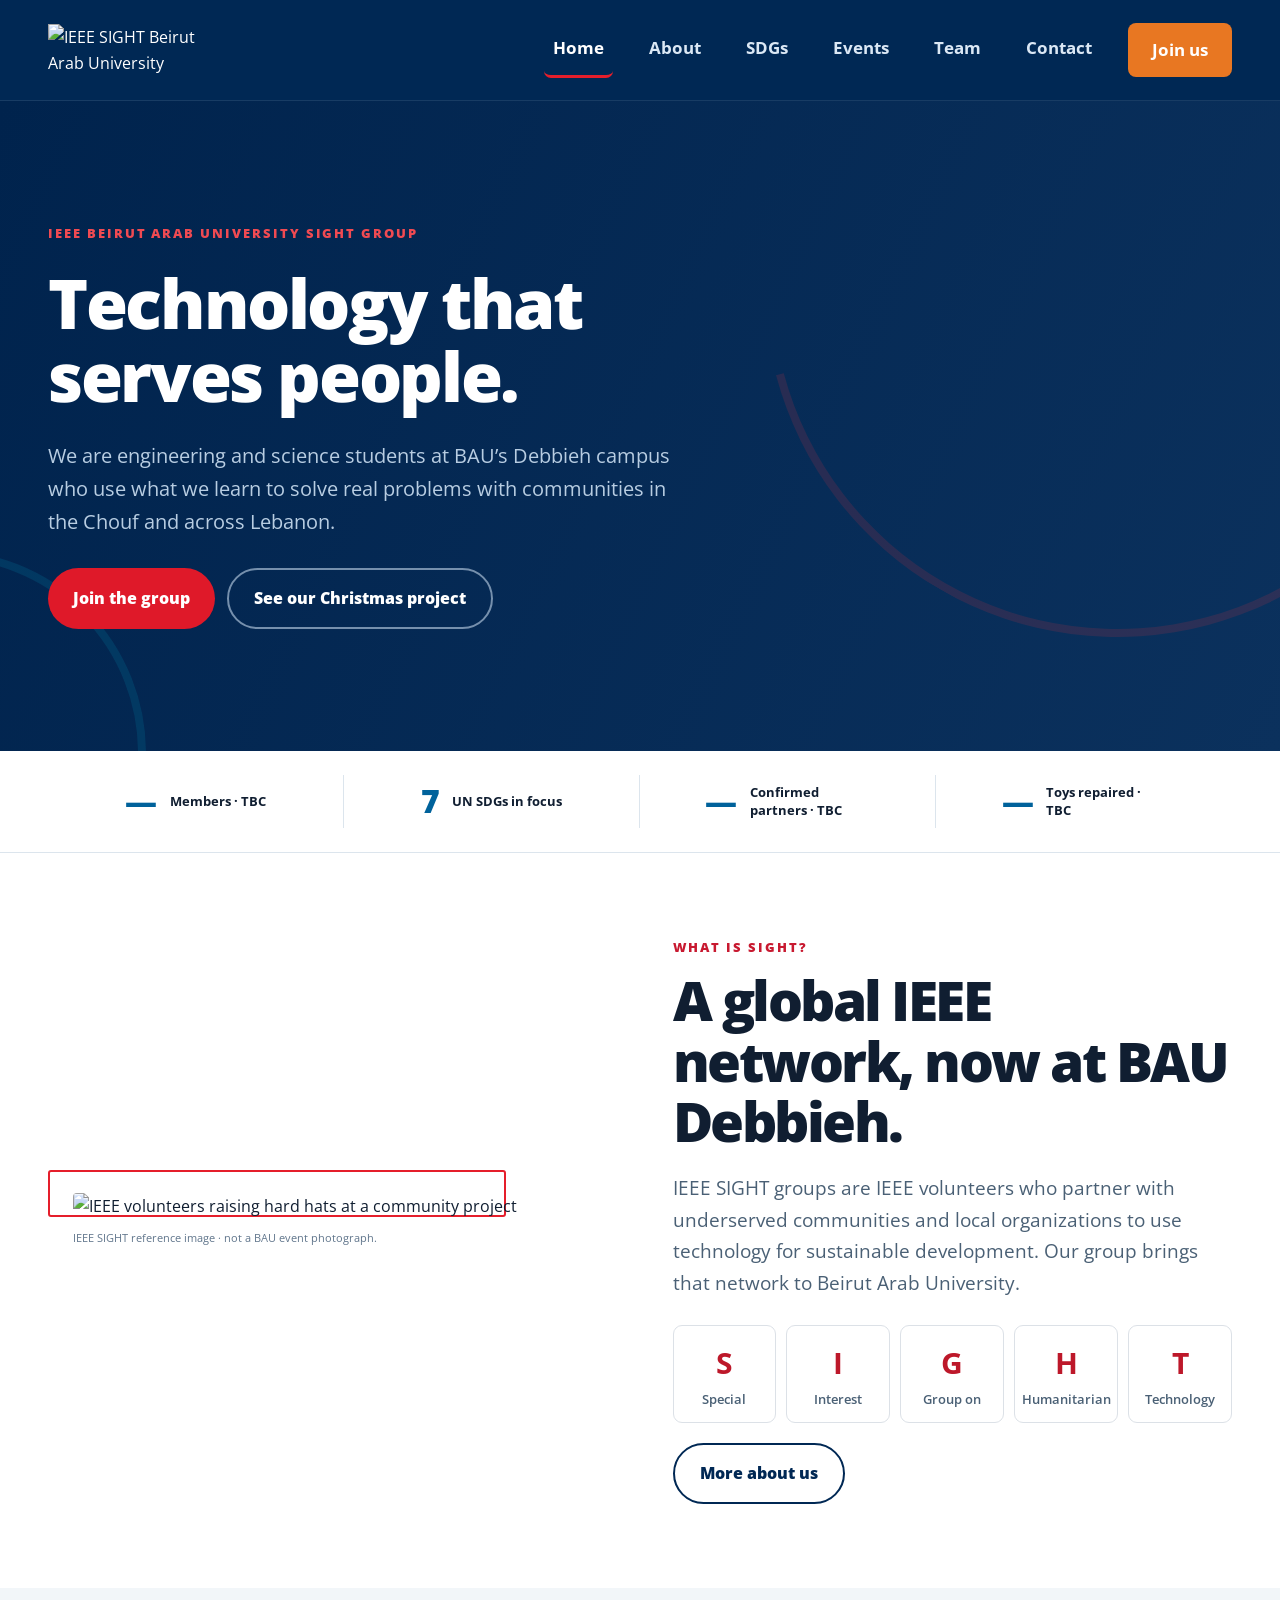
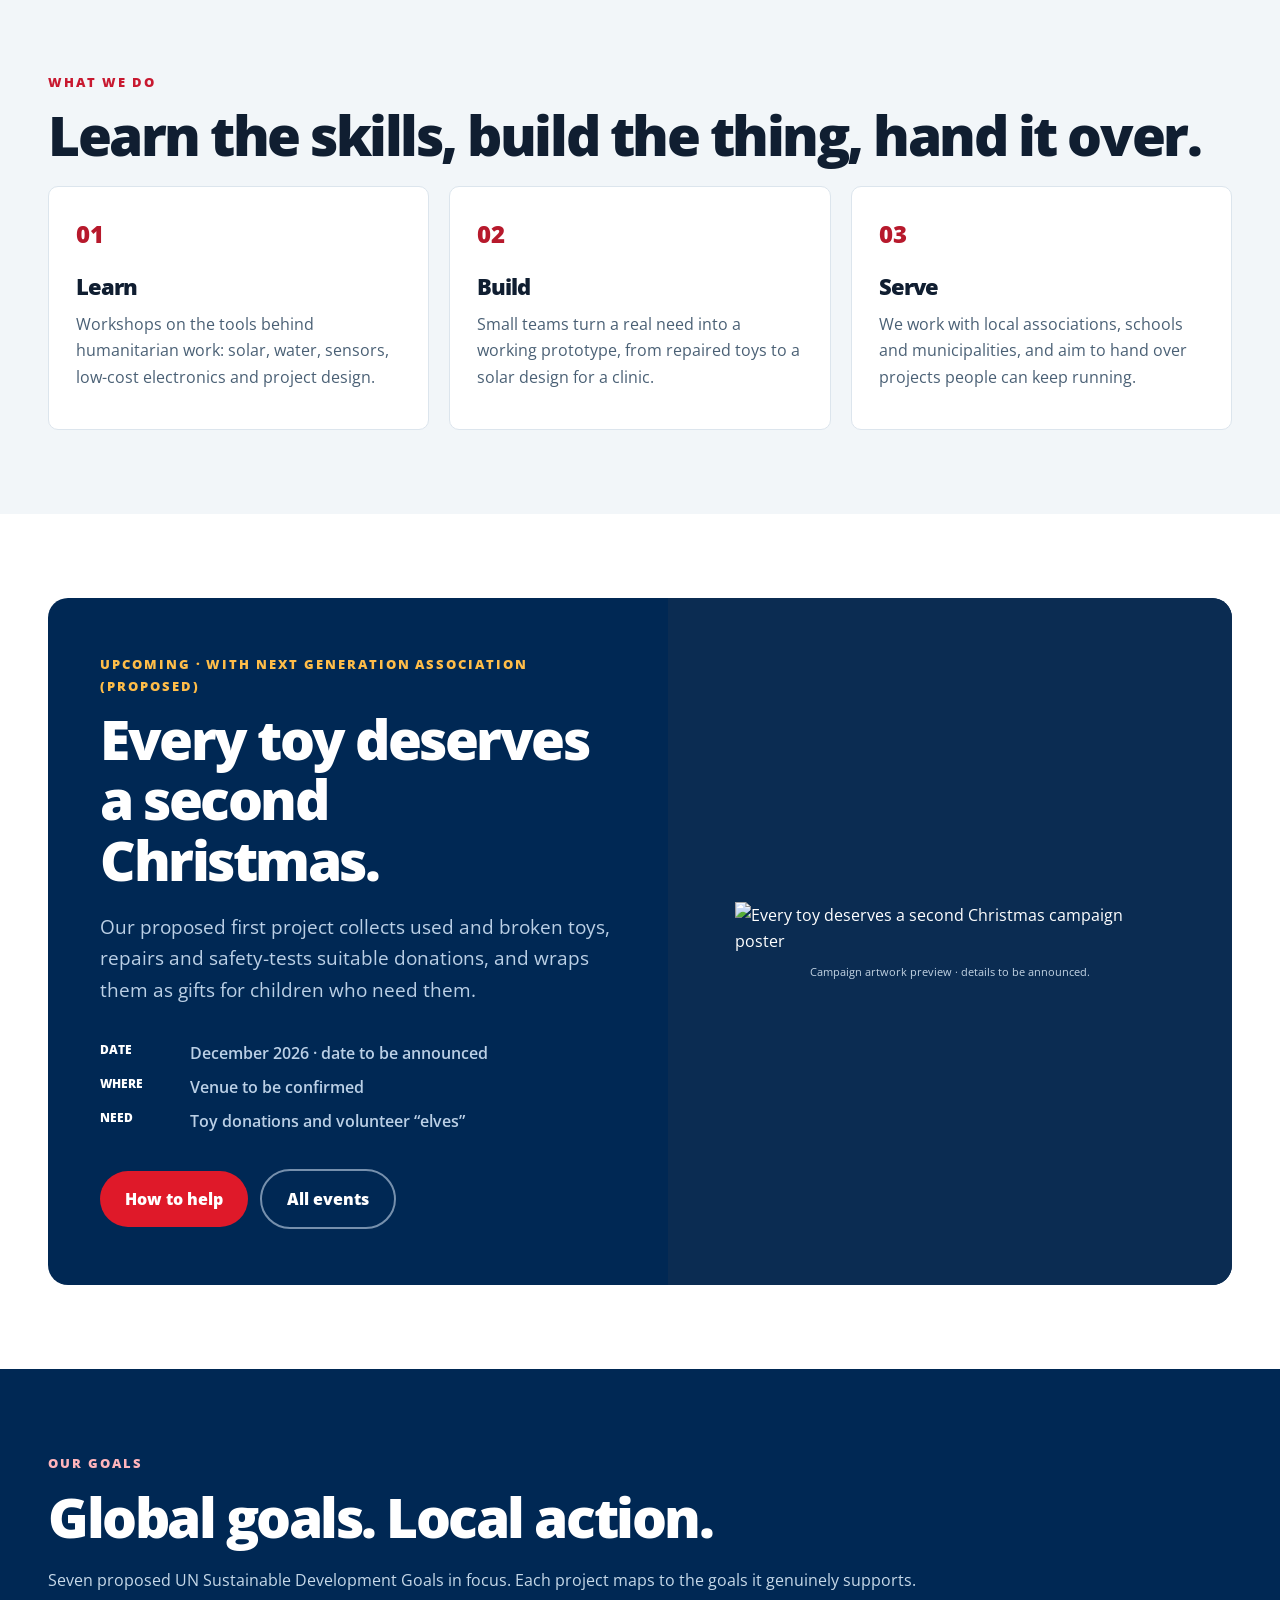
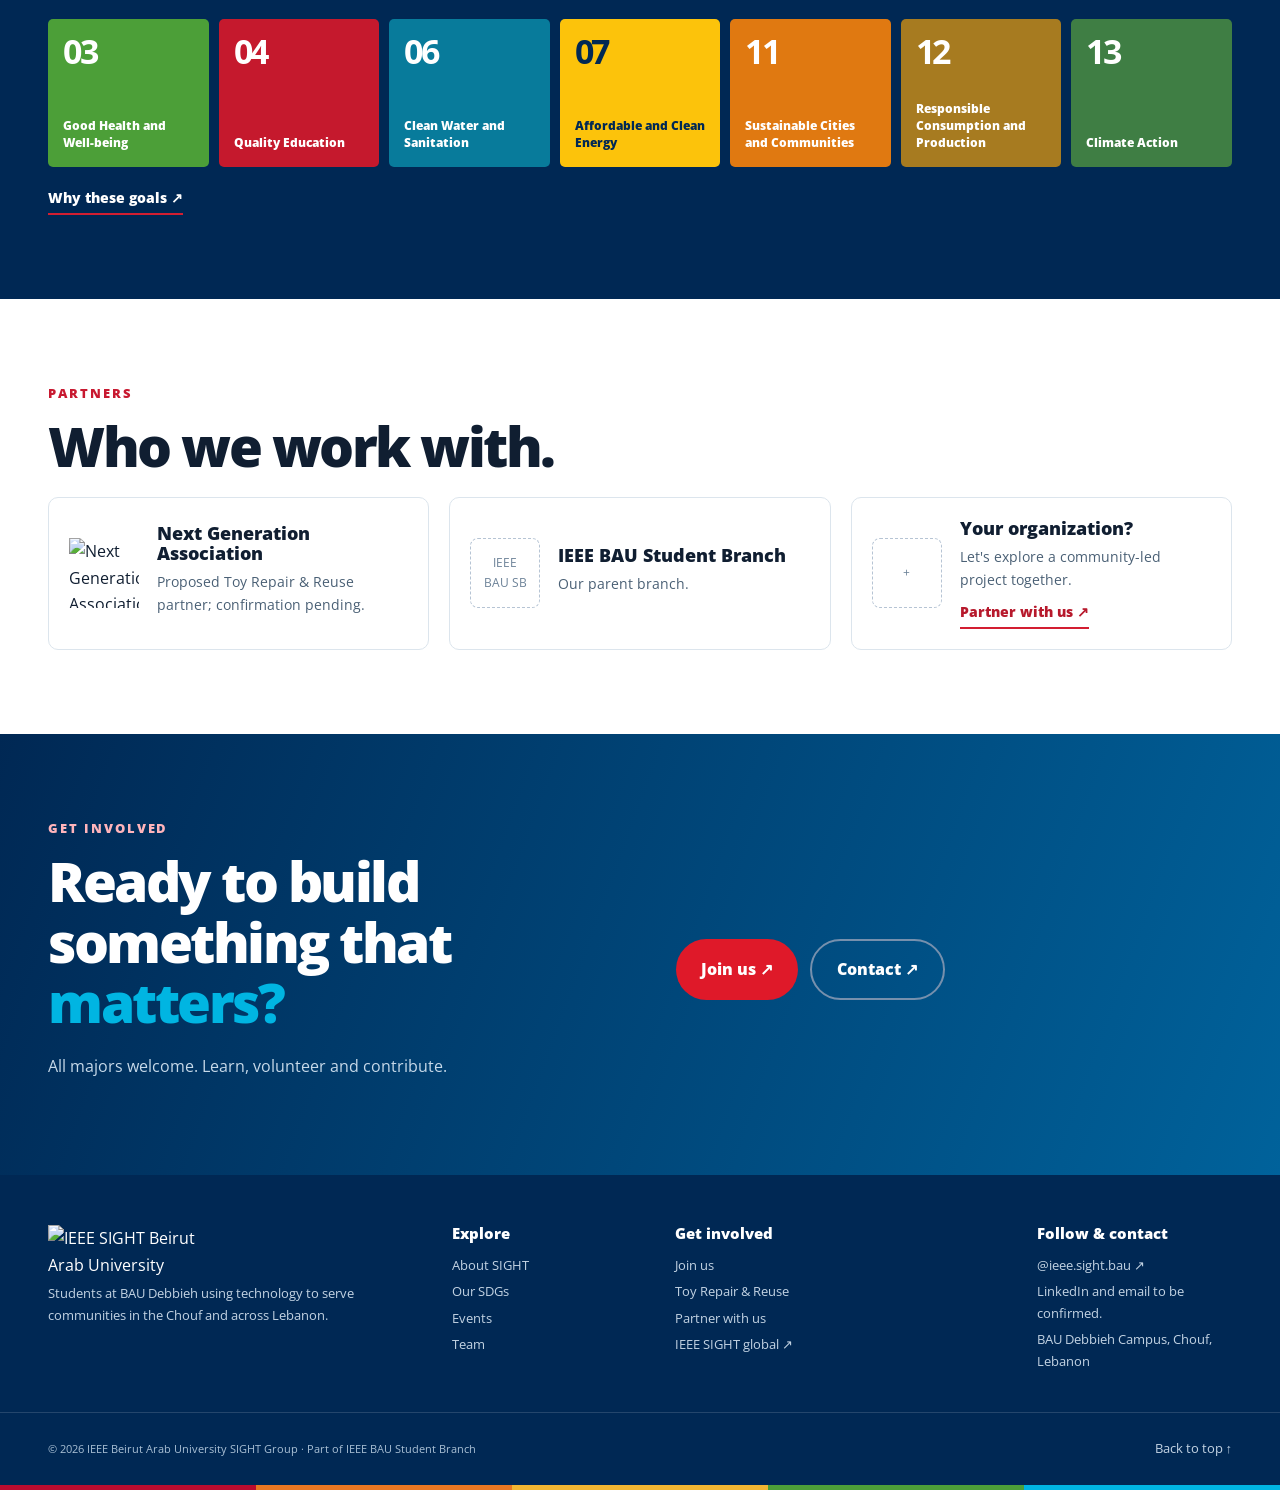
==== index.html @ 1a987c3a "Initial IEEE SIGHT BAU website launch" ====
<!DOCTYPE html>
<html lang="en"><head><meta charset="utf-8"/><meta content="width=device-width,initial-scale=1" name="viewport"/><meta content="#002854" name="theme-color"/><meta content="IEEE SIGHT BAU Debbieh — humanitarian technology and community action." name="description"/><title>Technology that serves people | IEEE SIGHT BAU</title><link href="assets/avatar.png" rel="icon"/><link href="styles.css" rel="stylesheet"/><script defer="" src="content.js"></script><script defer="" src="app.js"></script></head><body class="reference-home"><a class="skip" href="#main">Skip to content</a><header class="header"><div class="shell nav"><a aria-label="IEEE SIGHT BAU home" class="brand" href="index.html"><img alt="IEEE SIGHT Beirut Arab University" src="assets/logo-red-transparent.png"/></a><button aria-controls="navigation" aria-expanded="false" aria-label="Open menu" class="menu"><span></span><span></span><span></span></button><nav aria-label="Main navigation" id="navigation"><a aria-current="page" class="active" href="index.html">Home</a><a class="" href="about.html">About</a><a class="" href="sdgs.html">SDGs</a><a class="" href="events.html">Events</a><a class="" href="team.html">Team</a><a class="" href="contact.html">Contact</a><a class="nav-cta" href="join.html">Join us</a></nav></div></header><main id="main"><section class="hero" id="home"><div class="shell hero-grid"><div class="hero-copy"><div class="eyebrow light">IEEE BEIRUT ARAB UNIVERSITY SIGHT GROUP</div><h1>Technology that<br/>serves people.</h1><p>We are engineering and science students at BAU’s Debbieh campus who use what we learn to solve real problems with communities in the Chouf and across Lebanon.</p><div class="actions"><a class="btn primary" href="join.html">Join the group</a><a class="btn outline" href="toy-repair.html">See our Christmas project</a></div></div><div aria-hidden="true" class="hero-art"><img alt="" class="hero-logo" src="assets/logo-red-transparent.png"/></div></div></section><section class="intro-strip"><div class="shell strip-grid stats"><div><b>—</b><span>Members · TBC</span></div><div><b>7</b><span>UN SDGs in focus</span></div><div><b>—</b><span>Confirmed partners · TBC</span></div><div><b>—</b><span>Toys repaired · TBC</span></div></div></section><section class="section"><div class="shell two about-reference"><figure class="community-figure"><img alt="IEEE volunteers raising hard hats at a community project" src="assets/community-reference.webp"/><figcaption>IEEE SIGHT reference image · not a BAU event photograph.</figcaption></figure><div class="about-copy"><div class="eyebrow">WHAT IS SIGHT?</div><h2>A global IEEE network, now at BAU Debbieh.</h2><p>IEEE SIGHT groups are IEEE volunteers who partner with underserved communities and local organizations to use technology for sustainable development. Our group brings that network to Beirut Arab University.</p><div class="acronym"><div><b>S</b><span>Special</span></div><div><b>I</b><span>Interest</span></div><div><b>G</b><span>Group on</span></div><div><b>H</b><span>Humanitarian</span></div><div><b>T</b><span>Technology</span></div></div><a class="btn secondary" href="about.html">More about us</a></div></div></section><section class="section tinted"><div class="shell"><div class="eyebrow">WHAT WE DO</div><h2>Learn the skills, build the thing, hand it over.</h2><div class="card-grid"><article class="feature"><span class="step-no">01</span><h3>Learn</h3><p>Workshops on the tools behind humanitarian work: solar, water, sensors, low-cost electronics and project design.</p></article><article class="feature"><span class="step-no">02</span><h3>Build</h3><p>Small teams turn a real need into a working prototype, from repaired toys to a solar design for a clinic.</p></article><article class="feature"><span class="step-no">03</span><h3>Serve</h3><p>We work with local associations, schools and municipalities, and aim to hand over projects people can keep running.</p></article></div></div></section><section class="section"><div class="shell two campaign"><div><div class="eyebrow">UPCOMING · WITH NEXT GENERATION ASSOCIATION (PROPOSED)</div><h2>Every toy deserves a second Christmas.</h2><p>Our proposed first project collects used and broken toys, repairs and safety-tests suitable donations, and wraps them as gifts for children who need them.</p><dl class="facts"><div><dt>Date</dt><dd>December 2026 · date to be announced</dd></div><div><dt>Where</dt><dd>Venue to be confirmed</dd></div><div><dt>Need</dt><dd>Toy donations and volunteer “elves”</dd></div></dl><div class="actions"><a class="btn primary" href="toy-repair.html">How to help</a><a class="btn outline" href="events.html">All events</a></div></div><div class="campaign-visual"><figure><img alt="Every toy deserves a second Christmas campaign poster" class="campaign-poster" src="assets/toy-poster-reference.webp"/><figcaption>Campaign artwork preview · details to be announced.</figcaption></figure></div></div></section><section class="section goals"><div class="shell"><div class="eyebrow light">OUR GOALS</div><h2>Global goals. Local action.</h2><p>Seven proposed UN Sustainable Development Goals in focus. Each project maps to the goals it genuinely supports.</p><div class="sdg-grid seven"><a href="https://sdgs.un.org/goals/goal3" style="--sdg:#4c9f38;--ink-local:#fff"><b>03</b><span>Good Health and Well-being</span></a><a href="https://sdgs.un.org/goals/goal4" style="--sdg:#c5192d;--ink-local:#fff"><b>04</b><span>Quality Education</span></a><a href="https://sdgs.un.org/goals/goal6" style="--sdg:#087b9b;--ink-local:#fff"><b>06</b><span>Clean Water and Sanitation</span></a><a href="https://sdgs.un.org/goals/goal7" style="--sdg:#fcc30b;--ink-local:#002854"><b>07</b><span>Affordable and Clean Energy</span></a><a href="https://sdgs.un.org/goals/goal11" style="--sdg:#e07911;--ink-local:#fff"><b>11</b><span>Sustainable Cities and Communities</span></a><a href="https://sdgs.un.org/goals/goal12" style="--sdg:#a77b20;--ink-local:#fff"><b>12</b><span>Responsible Consumption and Production</span></a><a href="https://sdgs.un.org/goals/goal13" style="--sdg:#3f7e44;--ink-local:#fff"><b>13</b><span>Climate Action</span></a></div><a class="textlink lightlink" href="sdgs.html">Why these goals ↗</a></div></section><section class="section partners-reference"><div class="shell"><div class="eyebrow">PARTNERS</div><h2>Who we work with.</h2><div class="card-grid"><article class="feature"><img alt="Next Generation Association" class="partner-symbol" src="assets/nga-reference.webp"/><div><h3>Next Generation Association</h3><p>Proposed Toy Repair &amp; Reuse partner; confirmation pending.</p></div></article><article class="feature"><span class="partner-symbol partner-placeholder">IEEE<br/>BAU SB</span><div><h3>IEEE BAU Student Branch</h3><p>Our parent branch.</p></div></article><article class="feature"><span class="partner-symbol partner-placeholder">+</span><div><h3>Your organization?</h3><p>Let's explore a community-led project together.</p><a class="textlink" href="contact.html">Partner with us ↗</a></div></article></div></div></section><section class="section join"><div class="shell two"><div><div class="eyebrow light">GET INVOLVED</div><h2>Ready to build something that <em>matters?</em></h2><p>All majors welcome. Learn, volunteer and contribute.</p></div><div class="actions"><a class="btn primary" href="join.html">Join us ↗</a><a class="btn outline" href="contact.html">Contact ↗</a></div></div></section></main><footer class="footer" id="contact"><div class="shell footer-grid"><div><img alt="IEEE SIGHT Beirut Arab University" class="footer-logo" src="assets/logo-red-transparent.png"/><p>Students at BAU Debbieh using technology to serve communities in the Chouf and across Lebanon.</p></div><div><h3>Explore</h3><a href="about.html">About SIGHT</a><a href="sdgs.html">Our SDGs</a><a href="events.html">Events</a><a href="team.html">Team</a></div><div><h3>Get involved</h3><a href="join.html">Join us</a><a href="toy-repair.html">Toy Repair &amp; Reuse</a><a href="contact.html">Partner with us</a><a href="https://sight.ieee.org/">IEEE SIGHT global ↗</a></div><div><h3>Follow &amp; contact</h3><a href="https://www.instagram.com/ieee.sight.bau/">@ieee.sight.bau ↗</a><p>LinkedIn and email to be confirmed.</p><p>BAU Debbieh Campus, Chouf, Lebanon</p></div></div><div class="shell footer-bottom"><span>© 2026 IEEE Beirut Arab University SIGHT Group · Part of IEEE BAU Student Branch</span><a href="#main">Back to top ↑</a></div><div class="colorline"></div></footer></body></html>
---- styles.css ----
@import url('https://fonts.googleapis.com/css2?family=Open+Sans:wght@400;500;600;700;800&display=swap');
:root{--navy:#002854;--deep:#001d3e;--blue:#00629b;--cyan:#00b5e2;--orange:#e87722;--ink:#102b46;--muted:#506477;--paper:#f2f6f9;--white:#fff;--line:#dce5ed}*{box-sizing:border-box}html{scroll-behavior:smooth;scroll-padding-top:90px}body{margin:0;font-family:'Open Sans',Arial,sans-serif;color:var(--ink);background:#fff;line-height:1.65}a{color:inherit;text-decoration:none}button{font:inherit;cursor:pointer}button:focus-visible,a:focus-visible{outline:3px solid #00b5e2;outline-offset:4px}img{max-width:100%;display:block}h1,h2,h3,p{margin:0}h1,h2,h3{line-height:1.1;letter-spacing:-.045em}h2{font-size:clamp(2.1rem,4.3vw,3.55rem);font-weight:800;margin:12px 0 20px}h3{font-size:1.35rem;font-weight:800}p{margin:12px 0;color:var(--muted)}em{color:var(--cyan);font-style:normal}.shell{max-width:1220px;margin:auto;padding:0 42px}.skip{position:fixed;top:-100px;left:16px;background:white;padding:10px;z-index:99}.skip:focus{top:8px}.header{position:sticky;top:0;z-index:20;background:var(--navy);color:white;border-bottom:1px solid #ffffff18}.nav{height:88px;display:flex;align-items:center;justify-content:space-between;gap:30px}.brand img{width:126px;height:auto}.nav nav{display:flex;align-items:center;gap:27px;font-size:13px;font-weight:700}.nav nav>a:not(.nav-cta){color:#e4edf7}.nav nav>a:hover,.nav nav>a.active{color:var(--cyan)}.nav-cta{background:var(--orange);color:var(--deep);padding:10px 15px;border-radius:5px}.menu{display:none;background:transparent;border:0;padding:10px}.menu span{display:block;width:25px;height:2px;background:white;margin:5px}.hero{color:white;background:var(--navy);position:relative;overflow:hidden}.hero-grid{min-height:610px;display:grid;grid-template-columns:1.1fr 1fr;align-items:center;gap:8px;padding-top:68px;padding-bottom:68px}.hero-copy{position:relative;z-index:2}.eyebrow{font-size:11px;letter-spacing:.19em;font-weight:800;color:var(--blue);text-transform:uppercase}.eyebrow.light{color:#62d8f4}.dot{display:inline-block;width:8px;height:8px;border-radius:50%;background:var(--orange);margin-right:8px}.hero h1{font-size:clamp(3.5rem,7vw,6.4rem);font-weight:800;line-height:1.01;margin:22px 0;letter-spacing:-.065em}.hero p{max-width:520px;color:#c6d9e9;font-size:1.1rem}.actions{display:flex;flex-wrap:wrap;gap:12px;margin-top:30px}.btn{display:inline-flex;align-items:center;justify-content:space-between;gap:17px;font-size:14px;font-weight:800;padding:13px 19px;border-radius:5px;transition:transform .2s,background .2s}.btn:hover{transform:translateY(-2px)}.primary{background:var(--orange);color:var(--deep)}.outline{border:1px solid #ffffff55;color:white}.outline:hover{background:#ffffff12}.hero-note{margin-top:43px;font-size:10px;letter-spacing:.14em;color:#9bb6ce;font-weight:700}.hero-art{position:relative;min-width:0}.hero-art svg{width:100%;height:auto;display:block}.orbit-label{position:absolute;display:flex;align-items:center;gap:8px;background:#07335e;border:1px solid #245a80;padding:9px 12px;border-radius:5px;font-size:11px;font-weight:700;white-space:nowrap;box-shadow:0 8px 24px #001d3e55}.orbit-label span{width:7px;height:7px;background:var(--cyan);border-radius:50%}.label-one{left:1%;top:21%}.label-two{right:0;top:55%}.label-three{left:16%;bottom:13%}.label-two span{background:var(--orange)}.colorline{height:5px;background:linear-gradient(90deg,#ba0c2f 0 20%,#e87722 20% 40%,#f2b632 40% 60%,#4c9f38 60% 80%,#00b5e2 80%)}.intro-strip{border-bottom:1px solid var(--line)}.strip-grid{display:grid;grid-template-columns:repeat(3,1fr);padding-top:24px;padding-bottom:24px}.strip-grid>div{display:flex;align-items:center;justify-content:center;gap:15px;border-right:1px solid var(--line)}.strip-grid>div:last-child{border:0}.strip-grid b{font-size:32px;color:var(--blue);font-weight:800;letter-spacing:-.07em}.strip-grid span{font-size:13px;font-weight:700;line-height:1.4}.section{padding:88px 0}.two{display:grid;grid-template-columns:1fr 1fr;gap:72px;align-items:center}.lead{font-size:1.14rem;font-weight:700;color:var(--ink)}.textlink{display:inline-block;color:var(--blue);font-size:14px;font-weight:800;margin-top:19px;border-bottom:2px solid var(--orange);padding-bottom:4px}.mission-panel{background:var(--navy);color:white;padding:36px;border-radius:12px;position:relative;overflow:hidden}.mission-panel:after{content:'';position:absolute;right:-90px;top:-95px;width:235px;height:235px;border:2px solid #00b5e244;border-radius:50%;pointer-events:none}.mission-panel h3{font-size:2.1rem;margin:10px 0 23px}.mission-item{display:flex;gap:14px;padding:14px 0;border-top:1px solid #ffffff28}.mission-item>span{color:var(--cyan);font-size:13px;font-weight:800}.mission-item p{font-size:13px;color:#bdd0e3;margin:3px 0}.tinted{background:var(--paper)}.section-top{display:flex;align-items:end;justify-content:space-between;gap:32px;margin-bottom:30px}.section-top h2{margin-bottom:0}.section-top>p{max-width:380px;margin:0}.filters{display:flex;gap:8px;flex-wrap:wrap;margin-bottom:22px}.filter{border:1px solid #cbd8e3;border-radius:5px;background:white;padding:7px 13px;font-size:13px;font-weight:700;color:var(--ink)}.filter.active{background:var(--navy);color:white;border-color:var(--navy)}.card-grid{display:grid;grid-template-columns:repeat(3,1fr);gap:20px}.project-card{background:white;border:1px solid var(--line);border-radius:10px;overflow:hidden;display:flex;flex-direction:column}.project-card[hidden]{display:none}.project-art{height:180px;display:grid;place-items:center;background:var(--navy);position:relative;overflow:hidden}.project-art:after{content:'';position:absolute;width:200px;height:200px;right:-55px;bottom:-110px;border:2px solid #ffffff35;border-radius:50%}.project-art svg{height:90px;width:90px;color:white}.project-art.community{background:linear-gradient(135deg,#002854,#00629b)}.project-art.education{background:linear-gradient(135deg,#00629b,#0086aa)}.project-art.sustainability{background:linear-gradient(135deg,#002854,#235a63)}.project-body{padding:22px;display:flex;flex-direction:column;flex:1}.status{font-size:10px;letter-spacing:.11em;font-weight:800;text-transform:uppercase;color:var(--blue);margin-bottom:8px}.project-body p{font-size:14px;flex:1}.project-body button{align-self:start;border:0;background:none;padding:0;color:var(--blue);font-size:14px;font-weight:800;margin-top:6px}.goals{background:var(--navy);color:white}.goals p,.join p{color:#c6d9e9}.sdg-grid{display:grid;grid-template-columns:repeat(6,1fr);gap:10px}.sdg-grid a{display:flex;flex-direction:column;justify-content:space-between;min-height:148px;padding:15px;background:var(--sdg);color:var(--ink,#fff);color:var(--ink-local,#fff);border-radius:5px;transition:transform .2s}.sdg-grid a:nth-child(4){color:#002854}.sdg-grid a:hover{transform:translateY(-4px)}.sdg-grid b{font-size:34px;line-height:1;letter-spacing:-.07em}.sdg-grid span{font-weight:800;font-size:12px;line-height:1.4}.event-list{border-top:1px solid var(--line)}.event{display:grid;grid-template-columns:130px 1fr auto;gap:24px;align-items:center;padding:20px 0;border-bottom:1px solid var(--line)}.event-date{font-size:12px;font-weight:800;color:var(--blue);letter-spacing:.08em}.event p{font-size:14px;margin:5px 0}.event-tag{border:1px solid var(--line);padding:6px 10px;border-radius:5px;font-size:12px;font-weight:700}.cabinet-grid{display:grid;grid-template-columns:repeat(4,1fr);gap:16px}.member{background:white;border:1px solid var(--line);border-radius:10px;padding:22px;text-align:center}.portrait{width:88px;height:88px;margin:0 auto 15px;display:grid;place-items:center;background:#e4f2f8;border:2px solid #a4d8e8;border-radius:50%;overflow:hidden;color:#00629b;font-weight:800;font-size:25px}.portrait img{width:100%;height:100%;object-fit:cover}.member h3{font-size:1.12rem;letter-spacing:-.025em}.member p{font-size:12px;margin:7px 0 0}.committee-row{display:flex;flex-wrap:wrap;gap:12px;margin-top:22px}.committee-row span{padding:8px 13px;border-left:3px solid var(--orange);background:white;font-size:11px;font-weight:800;letter-spacing:.08em}.join{color:white;background:linear-gradient(110deg,var(--navy),#00629b)}.join-options{display:grid;gap:10px}.join-options a{display:flex;align-items:center;justify-content:space-between;padding:18px 20px;border:1px solid #ffffff48;border-radius:7px;background:#00285460}.join-options a:hover{background:#002854}.join-options strong,.join-options span{display:block}.join-options span{font-size:13px;color:#c6d9e9}.join-options b{color:var(--cyan)}.footer{background:var(--navy);color:white;padding-top:50px}.footer-grid{display:grid;grid-template-columns:1.35fr .7fr 1.2fr .7fr;gap:28px}.footer-logo{width:178px}.footer h3{font-size:15px;margin-bottom:13px;letter-spacing:0}.footer p,.footer a{color:#c2d3e3;font-size:13px;display:block;margin:5px 0}.footer a:hover{color:var(--cyan)}.footer-bottom{display:flex;justify-content:space-between;align-items:center;gap:20px;margin-top:35px;padding-top:20px;padding-bottom:20px;border-top:1px solid #ffffff24;font-size:11px;color:#a9c0d5}dialog{border:0;border-radius:12px;max-width:560px;width:calc(100% - 36px);padding:32px;color:var(--ink);box-shadow:0 20px 80px #001d3e55}dialog::backdrop{background:#001d3eb0}.close-dialog{position:absolute;right:13px;top:8px;font-size:30px;background:none;border:0;color:var(--ink)}dialog h2{font-size:2rem}dialog .btn{margin-top:16px}@media(max-width:950px){.nav nav{gap:15px}.shell{padding-left:26px;padding-right:26px}.two{gap:30px}.hero-grid{min-height:530px}.card-grid{gap:12px}.sdg-grid{grid-template-columns:repeat(3,1fr)}.cabinet-grid{grid-template-columns:repeat(2,1fr)}}@media(max-width:740px){html{scroll-padding-top:72px}.nav{height:70px}.brand img{width:100px}.menu{display:block}.nav nav{display:none;position:absolute;top:70px;left:0;right:0;background:var(--navy);padding:14px 26px 24px;flex-direction:column;align-items:stretch;gap:0;border-bottom:1px solid #ffffff33}.nav nav.open{display:flex}.nav nav a{padding:12px 0}.nav nav .nav-cta{padding:12px 15px;margin-top:8px}.hero-grid{grid-template-columns:1fr;min-height:auto;padding-top:55px;padding-bottom:30px}.hero h1{font-size:clamp(3.3rem,13vw,5rem)}.hero-art{max-width:360px;width:100%;margin:auto}.hero-note{margin-top:26px}.hero p{font-size:1rem}.section{padding:58px 0}.two,.card-grid{grid-template-columns:1fr}.section-top{display:block}.section-top p{margin-top:13px}.strip-grid>div{gap:8px}.strip-grid b{font-size:23px}.strip-grid span{font-size:10px}.strip-grid{padding-top:16px;padding-bottom:16px}.mission-panel{padding:25px}.sdg-grid{grid-template-columns:repeat(2,1fr)}.event{grid-template-columns:1fr;gap:5px}.event-tag{justify-self:start}.footer-grid{grid-template-columns:1fr 1fr}.footer-bottom{align-items:start}.member{padding:14px}.orbit-label{font-size:9px;padding:6px 8px}}@media(max-width:370px){.shell{padding-left:17px;padding-right:17px}.footer-grid{grid-template-columns:1fr}.strip-grid b{font-size:19px}.strip-grid span{font-size:9px}}@media(prefers-reduced-motion:reduce){*,*::before,*::after{scroll-behavior:auto!important;transition:none!important;animation:none!important}}

.page-mast{background:var(--navy);color:white;position:relative;overflow:hidden}.page-mast>.shell{padding-top:72px;padding-bottom:65px}.page-mast:before{content:'';position:absolute;right:-90px;top:-150px;width:470px;height:470px;border:2px dashed #00b5e244;border-radius:50%;pointer-events:none}.page-mast h1{font-size:clamp(3rem,6.5vw,5.1rem);font-weight:800;max-width:900px;margin:16px 0}.page-mast p{color:#c6d9e9;max-width:650px}.stats{grid-template-columns:repeat(4,1fr)}.stats span{max-width:120px}.acronym{margin-top:17px}.acronym>div{display:flex;gap:20px;align-items:center;border-bottom:1px solid #ffffff25;padding:6px 0}.acronym b{font-size:32px;color:var(--cyan);width:35px}.acronym span{font-weight:700}.feature{background:white;border:1px solid var(--line);border-radius:10px;padding:27px;min-height:200px}.step-no{display:inline-block;font-size:24px;font-weight:800;color:var(--blue);margin-bottom:22px}.campaign-poster{width:100%;max-width:410px;margin:auto;border-radius:8px;box-shadow:0 16px 40px #00285420}.facts{margin:20px 0}.facts>div{display:grid;grid-template-columns:80px 1fr;gap:10px;padding:10px 0;border-bottom:1px solid var(--line)}.facts dt{font-size:12px;font-weight:800;text-transform:uppercase;color:var(--blue)}.facts dd{margin:0;font-weight:600}.seven{grid-template-columns:repeat(7,1fr);margin-top:25px}.seven small{font-size:12px;margin-top:10px}.lightlink{color:var(--cyan)}.four{grid-template-columns:repeat(4,1fr)}.notice{background:#fff;padding:16px;border-left:4px solid var(--orange);margin:25px 0}.nav nav{gap:21px}.nav-cta.active{color:var(--deep)!important}.campaign .actions{align-items:center}.campaign .textlink{margin-top:0}@media(max-width:1000px){.seven{grid-template-columns:repeat(4,1fr)}.four{grid-template-columns:repeat(2,1fr)}.nav nav{gap:13px}}@media(max-width:800px){.nav nav{display:none;position:absolute;top:70px;left:0;right:0;background:var(--navy);padding:14px 26px 24px;flex-direction:column;align-items:stretch;gap:0}.nav{height:70px}.menu{display:block}.nav nav.open{display:flex}.nav nav a{padding:12px 0}.nav nav .nav-cta{padding:12px 15px;margin-top:8px}.stats{grid-template-columns:repeat(2,1fr);gap:12px}.stats>div:nth-child(2){border:0}.seven{grid-template-columns:repeat(2,1fr)}.page-mast>.shell{padding-top:52px;padding-bottom:46px}}@media(max-width:480px){.four{grid-template-columns:1fr}}
/* Reference theme: red SIGHT identity, white editorial sections, navy hero. */
:root{--red:#e51e2b;--ink:#101e31;--muted:#4a6075}
.shell{max-width:1480px;padding-left:48px;padding-right:48px}.nav{height:100px}.brand img{width:158px}.nav nav{font-size:17px;gap:27px}.nav nav>a:not(.nav-cta){padding:12px 9px;border-bottom:3px solid transparent;border-radius:7px;color:#dbe8f5}.nav nav>a.active:not(.nav-cta),.nav nav>a:hover:not(.nav-cta){color:white;border-color:var(--red)}.nav nav .nav-cta{color:#fff;padding:13px 24px;border-radius:8px}.eyebrow,.eyebrow.light{color:#c81930;font-size:13px;letter-spacing:.15em}.page-mast .eyebrow.light,.join .eyebrow.light,.goals .eyebrow.light{color:#ffb4bb}.primary{background:#df1929;color:white}.btn{border-radius:999px;padding:15px 25px;font-size:16px}.outline{border:2px solid #7690ad}.secondary{border:2px solid var(--navy);color:var(--navy);margin-top:20px}.reference-home .hero{background:linear-gradient(115deg,#00234d,#0b315d)}.reference-home .hero:before,.reference-home .hero:after{content:'';position:absolute;border:8px solid #db314329;border-radius:50%;pointer-events:none}.reference-home .hero:before{width:690px;height:690px;right:-190px;top:-170px;border-left-color:transparent;transform:rotate(30deg)}.reference-home .hero:after{width:390px;height:390px;left:-260px;bottom:-205px;border-color:#0095b92b}.reference-home .hero-grid{min-height:650px;grid-template-columns:1.15fr .85fr;gap:64px;padding-top:90px;padding-bottom:90px}.reference-home .hero h1{font-size:clamp(3rem,5.3vw,5.5rem);letter-spacing:-.035em;line-height:1.08;margin:22px 0 27px}.reference-home .hero p{font-size:clamp(1.05rem,1.55vw,1.4rem);max-width:720px;line-height:1.65;color:#b8cde2}.reference-home .hero .eyebrow{color:#f04a52}.reference-home .hero-art{max-width:565px;width:100%;margin:auto;z-index:1}.hero-logo{width:100%;height:auto}.reference-home .section{padding:84px 0}.about-reference{gap:65px}.community-figure{position:relative;margin:0 0 0 25px}.community-figure:before{content:'';position:absolute;z-index:-1;left:-25px;bottom:30px;width:85%;height:81%;border:2px solid var(--red);border-radius:3px}.community-figure img{width:100%;border-radius:4px}.community-figure figcaption,.campaign-visual figcaption{font-size:11px;color:#61768c;margin-top:9px}.about-copy p,.campaign p{font-size:clamp(1rem,1.5vw,1.24rem)}.about-copy .acronym{display:grid;grid-template-columns:repeat(5,minmax(0,1fr));gap:10px;margin-top:26px}.about-copy .acronym>div{display:flex;flex-direction:column;gap:2px;justify-content:center;border:1px solid #dce1e7;border-radius:9px;text-align:center;padding:12px 2px;min-width:0}.about-copy .acronym b{color:#bd182a;font-size:30px;width:auto}.about-copy .acronym span{font-size:clamp(9px,1vw,14px);font-weight:600;color:var(--muted)}.campaign.shell{background:var(--navy);border-radius:20px;overflow:hidden;max-width:1384px;width:calc(100% - 96px);padding:0;gap:0;grid-template-columns:1.1fr 1fr;color:white;align-items:stretch}.campaign>div:first-child{padding:56px 52px}.campaign .eyebrow{color:#ffbd48}.campaign p,.campaign .facts dd{color:#bbd0e6}.campaign .facts dt{color:white}.campaign .facts>div{border:0;padding:4px 0}.campaign .facts{margin:30px 0}.campaign-visual{display:grid;place-items:center;background:#0b2c52;padding:40px}.campaign-visual figure{margin:0;width:min(100%,430px)}.campaign-poster{width:100%;max-width:none;border-radius:0;box-shadow:none}.campaign-visual figcaption{color:#c2d3e3;text-align:center}.partners-reference .feature{display:flex;align-items:center;gap:18px;min-height:115px;padding:20px}.partner-symbol{width:70px;height:70px;object-fit:contain;flex-shrink:0}.partner-placeholder{border:1px dashed #b6c4d4;border-radius:8px;display:grid;place-content:center;text-align:center;color:#6b8197;font-size:12px}.partners-reference h3{font-size:1.14rem;letter-spacing:0}.partners-reference p{font-size:14px;margin:7px 0}.partners-reference .textlink{margin-top:0}.footer-logo{width:180px}.step-no,.textlink{color:#b7192c}.textlink{border-color:#d31e31}.lightlink{color:#fff}.community-figure{isolation:isolate}.community-figure:before{z-index:-1}
@media(max-width:1050px){.nav nav{gap:8px;font-size:14px}.shell{padding-left:28px;padding-right:28px}.campaign.shell{width:calc(100% - 56px)}.campaign>div:first-child{padding:36px}.partners-reference .feature{flex-direction:column;align-items:flex-start}.reference-home .hero-grid{gap:28px;min-height:560px}}
@media(max-width:800px){.nav{height:74px}.brand img{width:113px}.nav nav{top:74px;font-size:16px}.nav nav>a:not(.nav-cta){padding:9px}.nav nav .nav-cta{padding:10px 15px}.reference-home .hero-grid{grid-template-columns:1fr;min-height:auto;padding-top:55px;padding-bottom:45px;gap:38px}.reference-home .hero h1{font-size:clamp(2.7rem,9vw,4.4rem)}.reference-home .hero-art{max-width:420px}.reference-home .section{padding:54px 0}.about-reference{grid-template-columns:1fr;gap:30px}.campaign.shell{grid-template-columns:1fr;width:calc(100% - 36px)}.campaign>div:first-child{padding:30px 24px}.campaign-visual{padding:25px}.community-figure{margin-left:12px}.community-figure:before{left:-12px}.partners-reference .feature{flex-direction:row;align-items:center}.btn{font-size:14px;padding:12px 19px}.shell{padding-left:23px;padding-right:23px}.reference-home .hero .actions{gap:10px}.about-copy .acronym{gap:5px}}
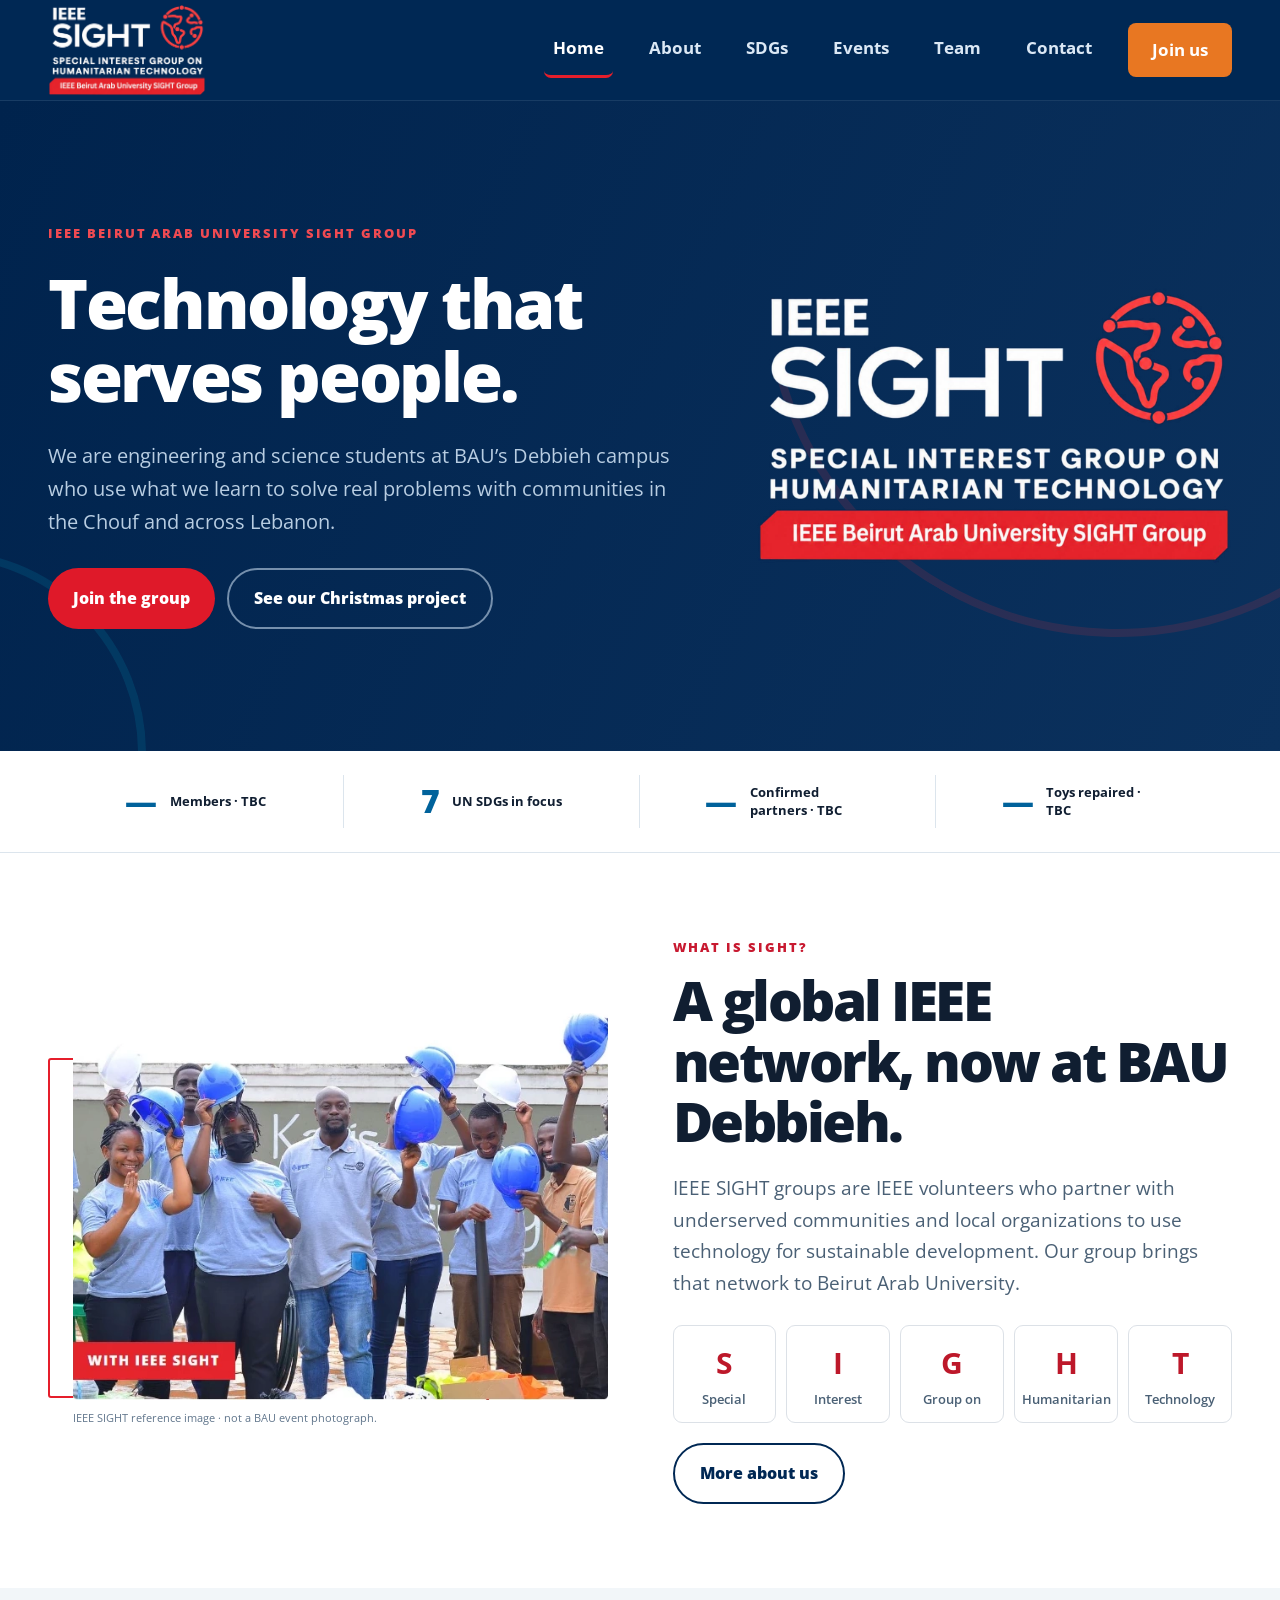
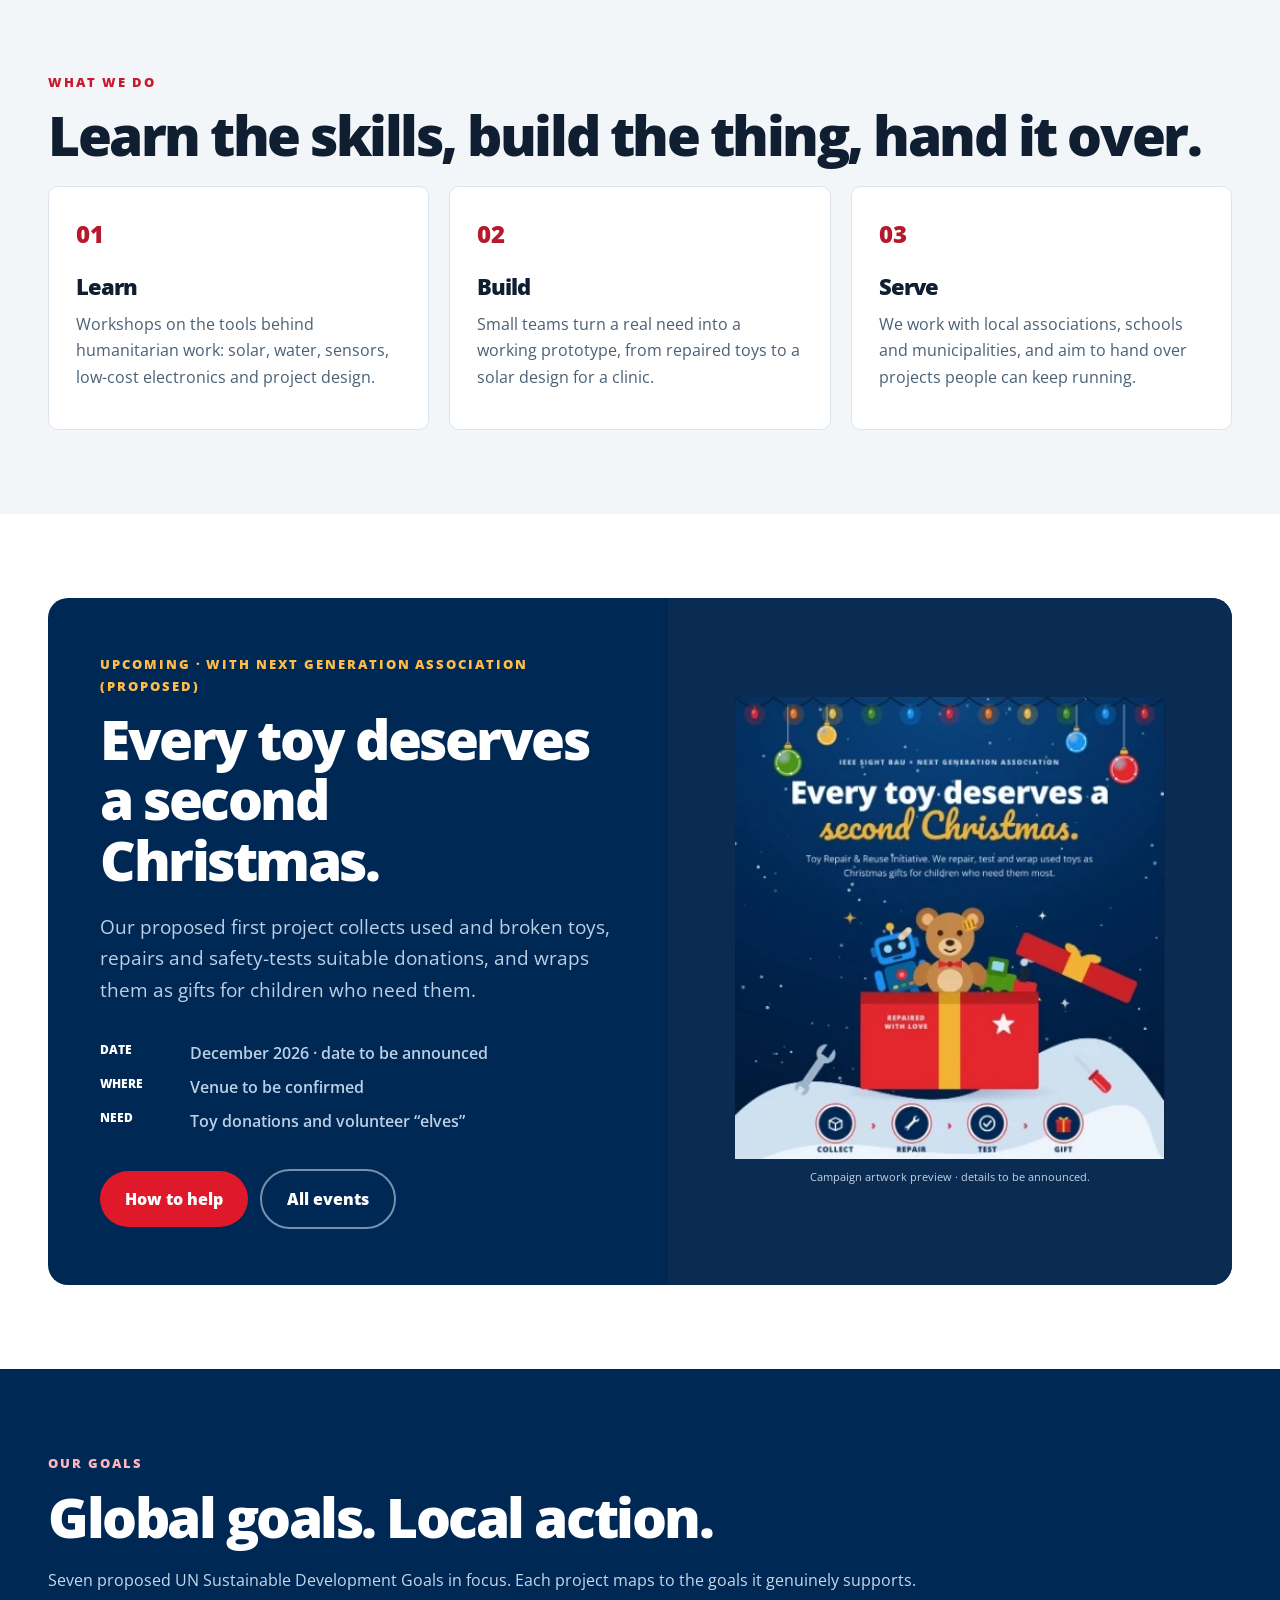
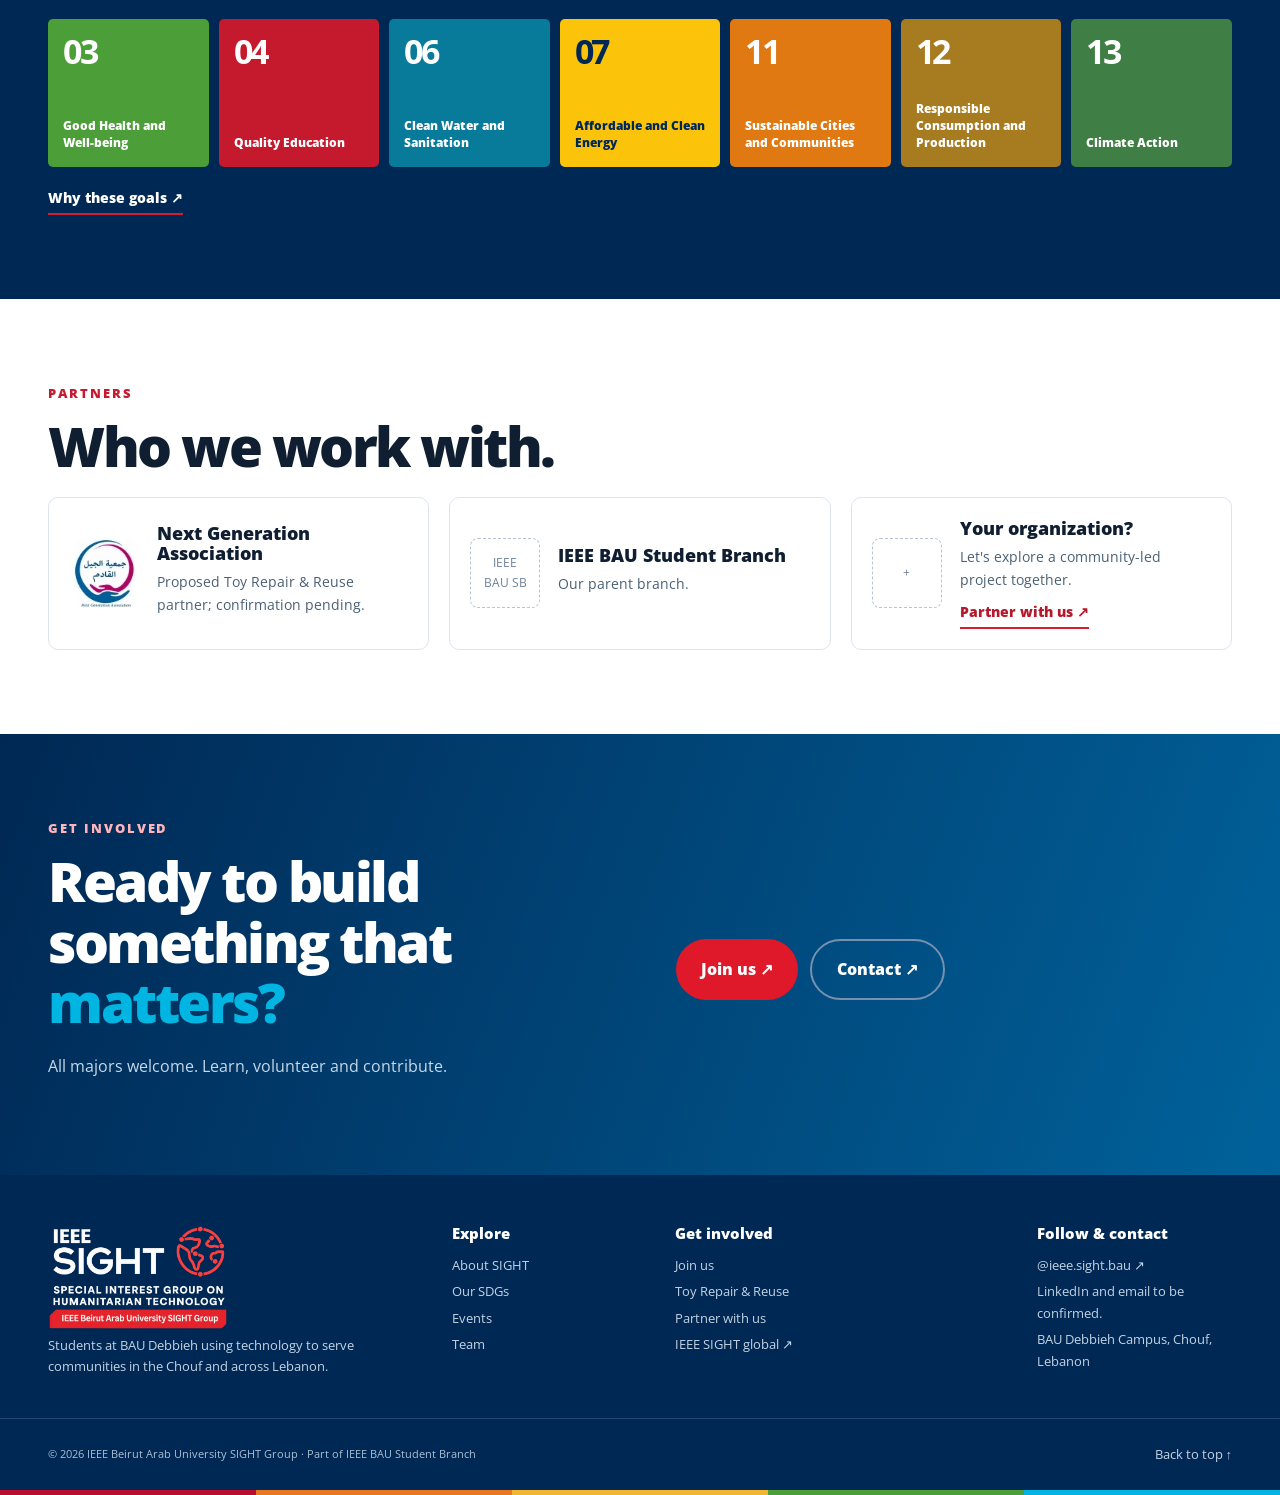
==== commit 94187b1e: "update" ====
--- a/index.html
+++ b/index.html
@@ -1,2 +1,2 @@
 <!DOCTYPE html>
-<html lang="en"><head><meta charset="utf-8"/><meta content="width=device-width,initial-scale=1" name="viewport"/><meta content="#002854" name="theme-color"/><meta content="IEEE SIGHT BAU Debbieh — humanitarian technology and community action." name="description"/><title>Technology that serves people | IEEE SIGHT BAU</title><link href="assets/avatar.png" rel="icon"/><link href="styles.css" rel="stylesheet"/><script defer="" src="content.js"></script><script defer="" src="app.js"></script></head><body class="reference-home"><a class="skip" href="#main">Skip to content</a><header class="header"><div class="shell nav"><a aria-label="IEEE SIGHT BAU home" class="brand" href="index.html"><img alt="IEEE SIGHT Beirut Arab University" src="assets/logo-red-transparent.png"/></a><button aria-controls="navigation" aria-expanded="false" aria-label="Open menu" class="menu"><span></span><span></span><span></span></button><nav aria-label="Main navigation" id="navigation"><a aria-current="page" class="active" href="index.html">Home</a><a class="" href="about.html">About</a><a class="" href="sdgs.html">SDGs</a><a class="" href="events.html">Events</a><a class="" href="team.html">Team</a><a class="" href="contact.html">Contact</a><a class="nav-cta" href="join.html">Join us</a></nav></div></header><main id="main"><section class="hero" id="home"><div class="shell hero-grid"><div class="hero-copy"><div class="eyebrow light">IEEE BEIRUT ARAB UNIVERSITY SIGHT GROUP</div><h1>Technology that<br/>serves people.</h1><p>We are engineering and science students at BAU’s Debbieh campus who use what we learn to solve real problems with communities in the Chouf and across Lebanon.</p><div class="actions"><a class="btn primary" href="join.html">Join the group</a><a class="btn outline" href="toy-repair.html">See our Christmas project</a></div></div><div aria-hidden="true" class="hero-art"><img alt="" class="hero-logo" src="assets/logo-red-transparent.png"/></div></div></section><section class="intro-strip"><div class="shell strip-grid stats"><div><b>—</b><span>Members · TBC</span></div><div><b>7</b><span>UN SDGs in focus</span></div><div><b>—</b><span>Confirmed partners · TBC</span></div><div><b>—</b><span>Toys repaired · TBC</span></div></div></section><section class="section"><div class="shell two about-reference"><figure class="community-figure"><img alt="IEEE volunteers raising hard hats at a community project" src="assets/community-reference.webp"/><figcaption>IEEE SIGHT reference image · not a BAU event photograph.</figcaption></figure><div class="about-copy"><div class="eyebrow">WHAT IS SIGHT?</div><h2>A global IEEE network, now at BAU Debbieh.</h2><p>IEEE SIGHT groups are IEEE volunteers who partner with underserved communities and local organizations to use technology for sustainable development. Our group brings that network to Beirut Arab University.</p><div class="acronym"><div><b>S</b><span>Special</span></div><div><b>I</b><span>Interest</span></div><div><b>G</b><span>Group on</span></div><div><b>H</b><span>Humanitarian</span></div><div><b>T</b><span>Technology</span></div></div><a class="btn secondary" href="about.html">More about us</a></div></div></section><section class="section tinted"><div class="shell"><div class="eyebrow">WHAT WE DO</div><h2>Learn the skills, build the thing, hand it over.</h2><div class="card-grid"><article class="feature"><span class="step-no">01</span><h3>Learn</h3><p>Workshops on the tools behind humanitarian work: solar, water, sensors, low-cost electronics and project design.</p></article><article class="feature"><span class="step-no">02</span><h3>Build</h3><p>Small teams turn a real need into a working prototype, from repaired toys to a solar design for a clinic.</p></article><article class="feature"><span class="step-no">03</span><h3>Serve</h3><p>We work with local associations, schools and municipalities, and aim to hand over projects people can keep running.</p></article></div></div></section><section class="section"><div class="shell two campaign"><div><div class="eyebrow">UPCOMING · WITH NEXT GENERATION ASSOCIATION (PROPOSED)</div><h2>Every toy deserves a second Christmas.</h2><p>Our proposed first project collects used and broken toys, repairs and safety-tests suitable donations, and wraps them as gifts for children who need them.</p><dl class="facts"><div><dt>Date</dt><dd>December 2026 · date to be announced</dd></div><div><dt>Where</dt><dd>Venue to be confirmed</dd></div><div><dt>Need</dt><dd>Toy donations and volunteer “elves”</dd></div></dl><div class="actions"><a class="btn primary" href="toy-repair.html">How to help</a><a class="btn outline" href="events.html">All events</a></div></div><div class="campaign-visual"><figure><img alt="Every toy deserves a second Christmas campaign poster" class="campaign-poster" src="assets/toy-poster-reference.webp"/><figcaption>Campaign artwork preview · details to be announced.</figcaption></figure></div></div></section><section class="section goals"><div class="shell"><div class="eyebrow light">OUR GOALS</div><h2>Global goals. Local action.</h2><p>Seven proposed UN Sustainable Development Goals in focus. Each project maps to the goals it genuinely supports.</p><div class="sdg-grid seven"><a href="https://sdgs.un.org/goals/goal3" style="--sdg:#4c9f38;--ink-local:#fff"><b>03</b><span>Good Health and Well-being</span></a><a href="https://sdgs.un.org/goals/goal4" style="--sdg:#c5192d;--ink-local:#fff"><b>04</b><span>Quality Education</span></a><a href="https://sdgs.un.org/goals/goal6" style="--sdg:#087b9b;--ink-local:#fff"><b>06</b><span>Clean Water and Sanitation</span></a><a href="https://sdgs.un.org/goals/goal7" style="--sdg:#fcc30b;--ink-local:#002854"><b>07</b><span>Affordable and Clean Energy</span></a><a href="https://sdgs.un.org/goals/goal11" style="--sdg:#e07911;--ink-local:#fff"><b>11</b><span>Sustainable Cities and Communities</span></a><a href="https://sdgs.un.org/goals/goal12" style="--sdg:#a77b20;--ink-local:#fff"><b>12</b><span>Responsible Consumption and Production</span></a><a href="https://sdgs.un.org/goals/goal13" style="--sdg:#3f7e44;--ink-local:#fff"><b>13</b><span>Climate Action</span></a></div><a class="textlink lightlink" href="sdgs.html">Why these goals ↗</a></div></section><section class="section partners-reference"><div class="shell"><div class="eyebrow">PARTNERS</div><h2>Who we work with.</h2><div class="card-grid"><article class="feature"><img alt="Next Generation Association" class="partner-symbol" src="assets/nga-reference.webp"/><div><h3>Next Generation Association</h3><p>Proposed Toy Repair &amp; Reuse partner; confirmation pending.</p></div></article><article class="feature"><span class="partner-symbol partner-placeholder">IEEE<br/>BAU SB</span><div><h3>IEEE BAU Student Branch</h3><p>Our parent branch.</p></div></article><article class="feature"><span class="partner-symbol partner-placeholder">+</span><div><h3>Your organization?</h3><p>Let's explore a community-led project together.</p><a class="textlink" href="contact.html">Partner with us ↗</a></div></article></div></div></section><section class="section join"><div class="shell two"><div><div class="eyebrow light">GET INVOLVED</div><h2>Ready to build something that <em>matters?</em></h2><p>All majors welcome. Learn, volunteer and contribute.</p></div><div class="actions"><a class="btn primary" href="join.html">Join us ↗</a><a class="btn outline" href="contact.html">Contact ↗</a></div></div></section></main><footer class="footer" id="contact"><div class="shell footer-grid"><div><img alt="IEEE SIGHT Beirut Arab University" class="footer-logo" src="assets/logo-red-transparent.png"/><p>Students at BAU Debbieh using technology to serve communities in the Chouf and across Lebanon.</p></div><div><h3>Explore</h3><a href="about.html">About SIGHT</a><a href="sdgs.html">Our SDGs</a><a href="events.html">Events</a><a href="team.html">Team</a></div><div><h3>Get involved</h3><a href="join.html">Join us</a><a href="toy-repair.html">Toy Repair &amp; Reuse</a><a href="contact.html">Partner with us</a><a href="https://sight.ieee.org/">IEEE SIGHT global ↗</a></div><div><h3>Follow &amp; contact</h3><a href="https://www.instagram.com/ieee.sight.bau/">@ieee.sight.bau ↗</a><p>LinkedIn and email to be confirmed.</p><p>BAU Debbieh Campus, Chouf, Lebanon</p></div></div><div class="shell footer-bottom"><span>© 2026 IEEE Beirut Arab University SIGHT Group · Part of IEEE BAU Student Branch</span><a href="#main">Back to top ↑</a></div><div class="colorline"></div></footer></body></html>+<html lang="en"><head><meta charset="utf-8"/><meta content="width=device-width,initial-scale=1" name="viewport"/><meta content="#002854" name="theme-color"/><meta content="IEEE SIGHT BAU Debbieh — humanitarian technology and community action." name="description"/><title>Technology that serves people | IEEE SIGHT BAU</title><link href="[data-uri]" rel="icon"/><link href="styles.css" rel="stylesheet"/><script defer="" src="content.js"></script><script defer="" src="app.js"></script></head><body class="reference-home"><a class="skip" href="#main">Skip to content</a><header class="header"><div class="shell nav"><a aria-label="IEEE SIGHT BAU home" class="brand" href="index.html"><img alt="IEEE SIGHT Beirut Arab University" src="[data-uri]